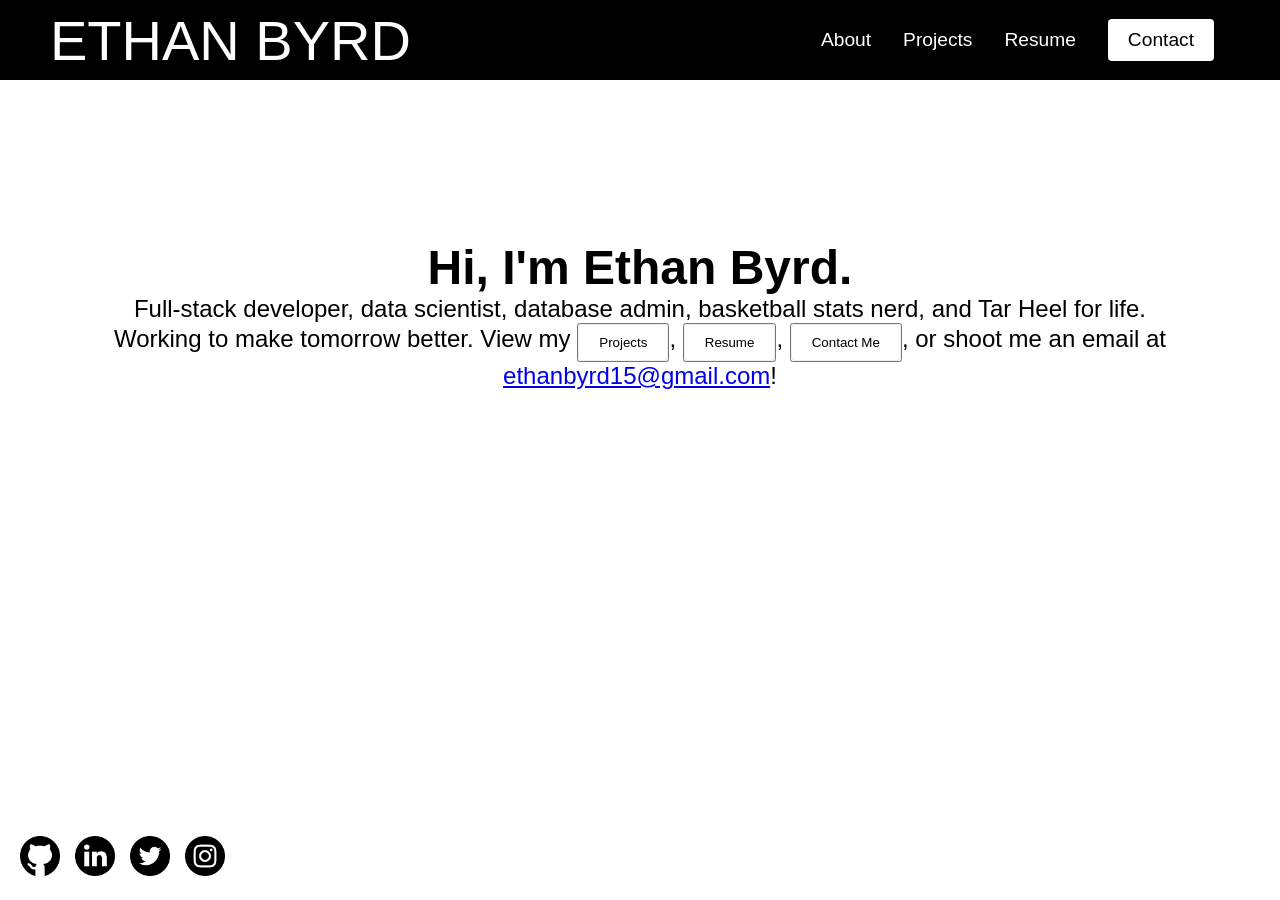
==== index.html @ 4924d9b0 "first commit" ====
<!DOCTYPE html>
<html lang="en">
<head>
    <meta charset="UTF-8">
    <meta name="viewport" content="width=device-width, initial-scale=1.0">
    <title>Ethan Byrd's Portfolio</title>
    <link rel="stylesheet" href="style.css">
    <link href="https://api.fontshare.com/v2/css?f[]=clash-display@200,300,400,500,600,700&display=swap" rel="stylesheet">
</head>
<body>
    <nav class="navbar">
        <div class="navbar__container">
            <a href="/" id="navbar__logo">ETHAN BYRD</a>
            <div class="navbar__toggle" id="mobile-menu">
                <span class="bar"></span>
                <span class="bar"></span>
                <span class="bar"></span>
            </div>
            <ul class="navbar__menu">
                <li class="navbar__item">
                    <a href="/about.html" class="navbar__links">
                        About
                    </a>
                </li>
                <li class="navbar__item">
                    <a href="/projects.html" class="navbar__links">
                        Projects
                    </a>
                </li>
                <li class="navbar__item">
                    <a href="/resume.html" class="navbar__links">
                        Resume
                    </a>
                </li>
                <li class="navbar__btn">
                    <a href="/contact.html" class="button">
                        Contact
                    </a>
                </li>
            </ul>
        </div>
    </nav>
    <div class="main">
        <div class="main__container">
            <div class="main__content">
                <h1>Hi, I'm Ethan Byrd.</h1>
                <p>Full-stack developer, data scientist, database admin, basketball stats nerd, and Tar Heel for life. </p>
                <p>Working to make tomorrow better. View my <button class="homepage__btn"><a href="/projects.html" class="button">Projects</a></button>, 
                    <button class="homepage__btn"><a href="/resume.html" class="button">Resume</a></button>, 
                    <button class="homepage__btn"><a href="/contact.html" class="button">Contact Me</a></button>,
                    or shoot me an email at <a href="mailto: ethanbyrd15@gmail.com">ethanbyrd15@gmail.com</a>!
                    </p>
            </div>
        </div>
        <div class="main">
    <div class="main__container">
        <div class="main__content">
            <!-- Your existing content -->
        </div>
    </div>
    <div class="social__container">
        <a href="https://github.com/ethanbyrd03" target="_blank" class="social__link">
            <img src="images/github.png" alt="GitHub" class="social__icon">
        </a>
        <a href="https://linkedin.com/in/ethan-byrd03" target="_blank" class="social__link">
            <img src="images/linkedin.png" alt="LinkedIn" class="social__icon">
        </a>
        <a href="https://twitter.com/ethanbyrd03" target="_blank" class="social__link">
            <img src="images/twitter.png" alt="Twitter" class="social__icon">
        </a>
        <a href="https://instagram.com/ethanabyrd" target="_blank" class="social__link">
            <img src="images/instagram.png" alt="Instagram" class="social__icon">
        </a>
    </div>
</div>
    </div>
    <script src="app.js"></script>
</body>
</html>
---- style.css ----
* {
    box-sizing: border-box;
    margin: 0;
    padding: 0;
    font-family: 'Clash Display', sans-serif;
}

.navbar {
    background: black;
    height: 80px;
    display: flex;
    justify-content: center;
    align-items: center;
    font-size: 1.2rem;
    position: static;
    top: 0;
    z-index: 999;
}

.navbar__container {
    display: flex;
    justify-content: space-between;
    height: 80px;
    z-index: 1;
    width: 100%;
    max-width: 1300px;
    margin: 0 auto;
    padding: 0 50px;
}

#navbar__logo {
    background-color: #fdfdfd;
    background-size: 100%;
    -webkit-background-clip: text;
    -moz-background-clip: text;
    -webkit-text-fill-color: transparent;
    -moz-text-fill-color: transparent;
    display: flex;
    align-items: Center;
    cursor: pointer;
    text-decoration: none;
    font-size: 3.5rem;
}

.fa-gem {
    margin-right: 0.5rem;
}

.navbar__menu {
    display: flex;
    align-items: center;
    list-style: none;
    text-align: center;
}

.navbar__item{
    height: 80px;
}

.navbar__links{
    color: #fff;
    display: flex;
    align-items: center;
    justify-content: center;
    text-decoration: none;
    padding: 0 1rem;
    height: 100%;
}

.navbar__btn{
    display: flex;
    justify-content: center;
    align-items: center;
    padding: 0 1rem;
    width: 100%;
}

.button {
    display: flex;
    justify-content: center;
    align-items: center;
    text-decoration: none;
    padding: 10px 20px;
    height: 100%;
    width: 100%;
    border: none;
    outline: none;
    border-radius: 4px;
    background: #fff;
    color: black;
}

.button:hover{
    background: #7BAFD4;
    transition: all 0.25s ease;
}

.navbar__links:hover{
    color: #7BAFD4;
    transition: all 0.25s ease;
}

@media screen and (max-width: 960px) {
    .navbar__container{
        display:flex;
        justify-content: space-between;
        height: 80px;
        z-index: 1;
        width: 100%;
        max-width: 1300px;
        padding: 0;
    }

    .navbar__menu{
        display: grid;
        grid-template-columns: auto;
        width: 100%;
        position: absolute;
        top: -1000px;
        opacity: 0;
        transition: all 0.5s ease;
        height: 50vh;
        z-index: -1;
        background: #93bddb;
    }

    .navbar__menu.active {
        background: black;
        top: 8%;
        opacity: 1;
        transition: all 0.5s ease;
        z-index: 99;
        height: 50vh;
        font-size: 1.6rem;
    }

    #navbar__logo {
        padding-left: 25px;
    }

    .navbar__toggle .bar{
        width: 25px;
        height: 3px;
        margin: 5px auto;
        transition: all 0.25s ease-in-out;
        background: white
    }

    .navbar__item {
        width: 100%;
    }

    .navbar__links {
        text-align: center;
        padding: 2rem;
        width: 100%;
        display: table;
    }

    #mobile-menu {
        position: absolute;
        top: 2.5%;
        right: 5%;
        transform: translate(5%, 20%);
    }

    .navbar__btn{
        padding-bottom: 2rem;
    }

    .button {
        display: flex;
        justify-content: center;
        align-items: center;
        width: 80%;
        height: 80px;
        margin: 0;
    }

    .navbar__toggle .bar {
        display: block;
        cursor: pointer;
    }

    #mobile-menu.is-active .bar:nth-child(2) {
        opacity: 0;
    }

    #mobile-menu.is-active .bar:nth-child(1) {
        transform: translateY(8px) rotate(45deg);
    }
    
    #mobile-menu.is-active .bar:nth-child(3) {
        transform: translateY(-8px) rotate(-45deg);
    }

}

.main__content{
    text-align: center;
    padding-top: 10rem;
}

.main__content h1{
    font-size: 3rem;
    background-size: 100%;
    -webkit-background-clip: text;
    -moz-background-clip: text;
    -webkit-text-fill-color: black;
    -moz-text-fill-color: black;
}

.main__content p{
    font-size: 1.5rem;
}

.homepage__button{
    font-size: 1rem;
    margin: 0 0.5rem;
    display: inline-block;
}

.social__container {
    position: fixed;
    bottom: 20px;
    left: 20px;
    display: flex;
    flex-direction: row; /* This makes them horizontal */
    gap: 15px; /* Space between icons */
    z-index: 100;
}

.social__icon {
    width: 40px;
    height: 40px;
    transition: transform 0.3s ease;
}

.social__icon:hover {
    transform: scale(1.2);
}

/* Responsive adjustments */
@media screen and (max-width: 768px) {
    .social__container {
        bottom: 10px;
        left: 10px;
    }
    
    .social__icon {
        width: 30px;
        height: 30px;
    }
}
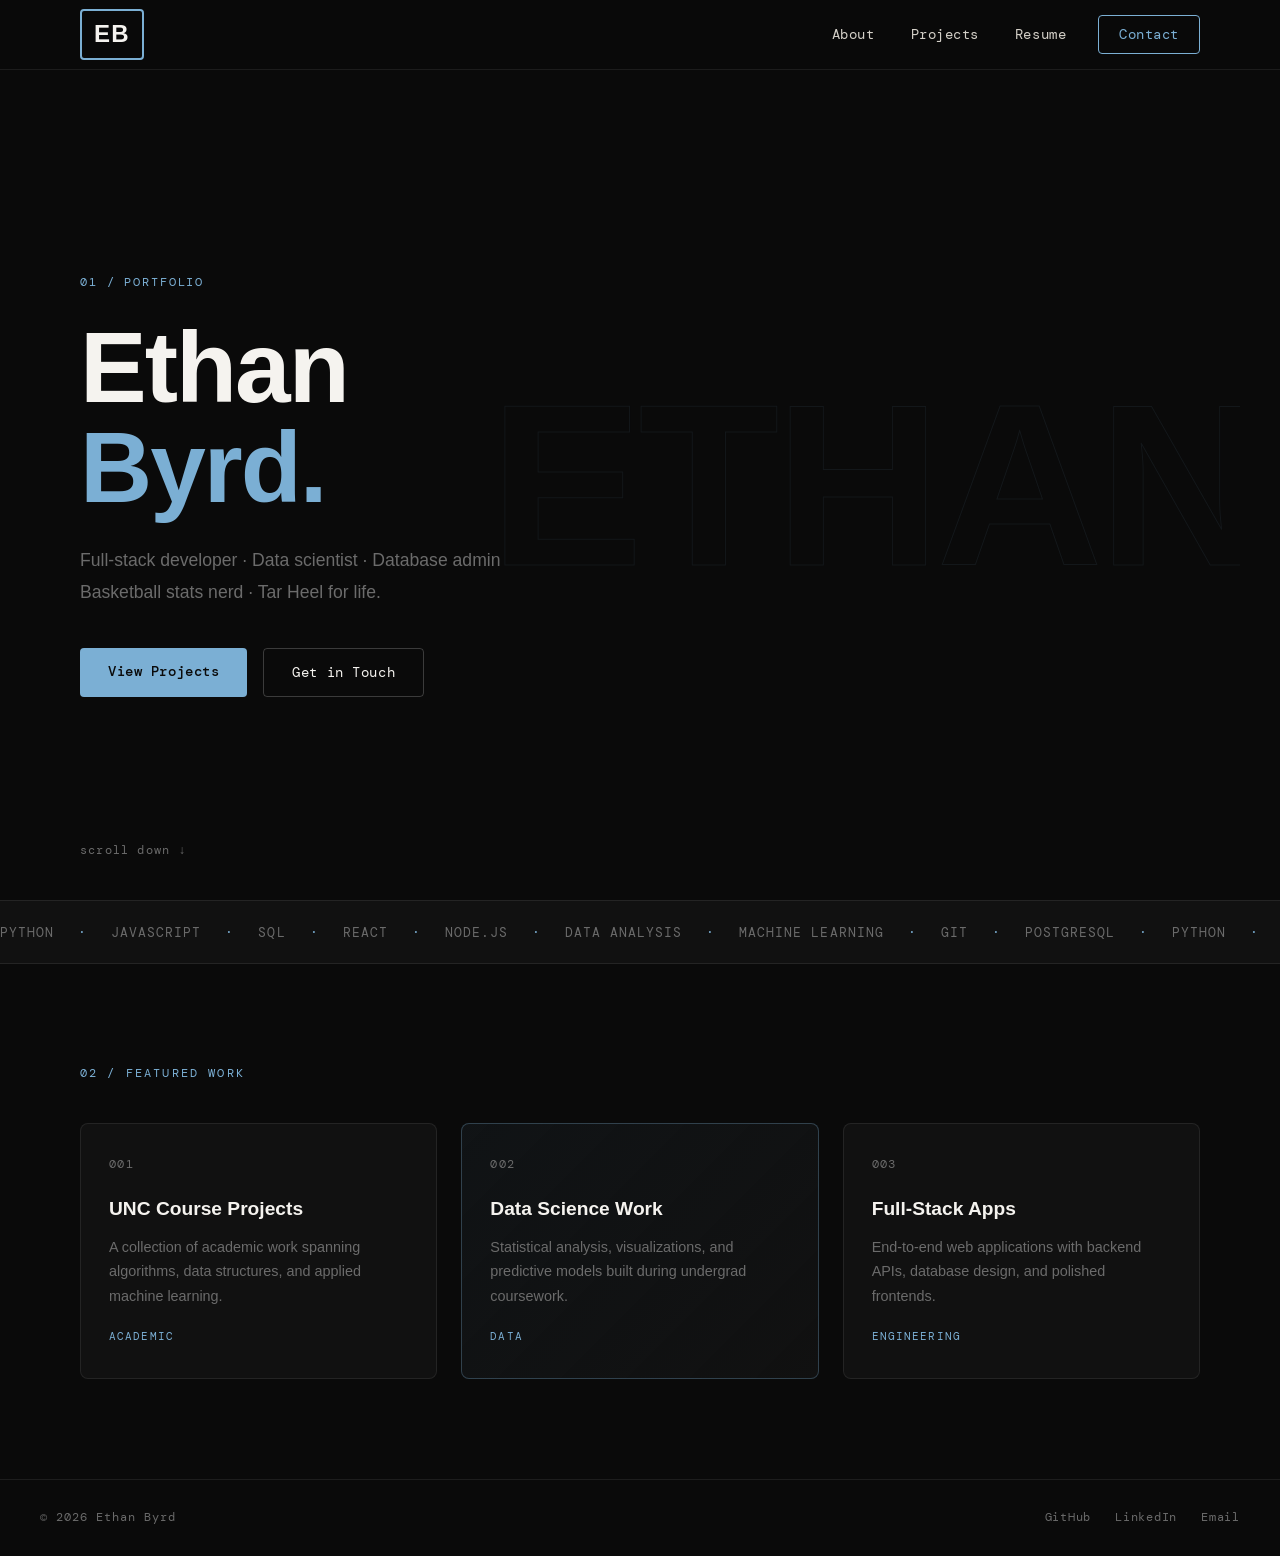
==== commit 0b80a4b1: "major changes, looking a lot more modernised, more filled out, WIP" ====
--- a/index.html
+++ b/index.html
@@ -3,77 +3,127 @@
 <head>
     <meta charset="UTF-8">
     <meta name="viewport" content="width=device-width, initial-scale=1.0">
-    <title>Ethan Byrd's Portfolio</title>
+    <title>Ethan Byrd | Portfolio</title>
     <link rel="stylesheet" href="style.css">
     <link href="https://api.fontshare.com/v2/css?f[]=clash-display@200,300,400,500,600,700&display=swap" rel="stylesheet">
+    <link href="https://fonts.googleapis.com/css2?family=DM+Mono:ital,wght@0,300;0,400;0,500;1,300&display=swap" rel="stylesheet">
 </head>
 <body>
     <nav class="navbar">
         <div class="navbar__container">
-            <a href="/" id="navbar__logo">ETHAN BYRD</a>
+            <a href="index.html" id="navbar__logo">EB</a>
             <div class="navbar__toggle" id="mobile-menu">
                 <span class="bar"></span>
                 <span class="bar"></span>
                 <span class="bar"></span>
             </div>
             <ul class="navbar__menu">
-                <li class="navbar__item">
-                    <a href="/about.html" class="navbar__links">
-                        About
-                    </a>
-                </li>
-                <li class="navbar__item">
-                    <a href="/projects.html" class="navbar__links">
-                        Projects
-                    </a>
-                </li>
-                <li class="navbar__item">
-                    <a href="/resume.html" class="navbar__links">
-                        Resume
-                    </a>
-                </li>
-                <li class="navbar__btn">
-                    <a href="/contact.html" class="button">
-                        Contact
-                    </a>
-                </li>
+                <li class="navbar__item"><a href="about.html" class="navbar__links">About</a></li>
+                <li class="navbar__item"><a href="projects.html" class="navbar__links">Projects</a></li>
+                <li class="navbar__item"><a href="resume.html" class="navbar__links">Resume</a></li>
+                <li class="navbar__btn"><a href="contact.html" class="button">Contact</a></li>
             </ul>
         </div>
     </nav>
-    <div class="main">
-        <div class="main__container">
-            <div class="main__content">
-                <h1>Hi, I'm Ethan Byrd.</h1>
-                <p>Full-stack developer, data scientist, database admin, basketball stats nerd, and Tar Heel for life. </p>
-                <p>Working to make tomorrow better. View my <button class="homepage__btn"><a href="/projects.html" class="button">Projects</a></button>, 
-                    <button class="homepage__btn"><a href="/resume.html" class="button">Resume</a></button>, 
-                    <button class="homepage__btn"><a href="/contact.html" class="button">Contact Me</a></button>,
-                    or shoot me an email at <a href="mailto: ethanbyrd15@gmail.com">ethanbyrd15@gmail.com</a>!
-                    </p>
+ 
+    <main class="hero">
+        <div class="hero__bg-text">ETHAN</div>
+        <div class="hero__container">
+            <div class="hero__tag"><span class="mono">01 /</span> PORTFOLIO</div>
+            <h1 class="hero__name">
+                <span class="line">Ethan</span>
+                <span class="line accent">Byrd.</span>
+            </h1>
+            <p class="hero__desc">Full-stack developer · Data scientist · Database admin<br>Basketball stats nerd · Tar Heel for life.</p>
+            <div class="hero__cta">
+                <a href="projects.html" class="cta-primary">View Projects</a>
+                <a href="contact.html" class="cta-secondary">Get in Touch</a>
             </div>
         </div>
-        <div class="main">
-    <div class="main__container">
-        <div class="main__content">
-            <!-- Your existing content -->
+        <div class="hero__scroll-hint mono">scroll down ↓</div>
+    </main>
+ 
+    <section class="skills-strip">
+        <div class="strip-inner">
+            <span>Python</span><span class="dot">·</span>
+            <span>JavaScript</span><span class="dot">·</span>
+            <span>SQL</span><span class="dot">·</span>
+            <span>React</span><span class="dot">·</span>
+            <span>Node.js</span><span class="dot">·</span>
+            <span>Data Analysis</span><span class="dot">·</span>
+            <span>Machine Learning</span><span class="dot">·</span>
+            <span>Git</span><span class="dot">·</span>
+            <span>PostgreSQL</span><span class="dot">·</span>
+            <span>Python</span><span class="dot">·</span>
+            <span>JavaScript</span><span class="dot">·</span>
+            <span>SQL</span><span class="dot">·</span>
+            <span>React</span><span class="dot">·</span>
+            <span>Python</span><span class="dot">·</span>
+            <span>JavaScript</span><span class="dot">·</span>
+            <span>SQL</span><span class="dot">·</span>
+            <span>React</span><span class="dot">·</span>
+            <span>Node.js</span><span class="dot">·</span>
+            <span>Data Analysis</span><span class="dot">·</span>
+            <span>Machine Learning</span><span class="dot">·</span>
+            <span>Git</span><span class="dot">·</span>
+            <span>PostgreSQL</span><span class="dot">·</span>
+            <span>Python</span><span class="dot">·</span>
+            <span>JavaScript</span><span class="dot">·</span>
+            <span>SQL</span><span class="dot">·</span>
+            <span>React</span><span class="dot">·</span>
+            <span>Python</span><span class="dot">·</span>
+            <span>JavaScript</span><span class="dot">·</span>
+            <span>SQL</span><span class="dot">·</span>
+            <span>React</span><span class="dot">·</span>
+            <span>Node.js</span><span class="dot">·</span>
+            <span>Data Analysis</span><span class="dot">·</span>
+            <span>Machine Learning</span><span class="dot">·</span>
+            <span>Git</span><span class="dot">·</span>
+            <span>PostgreSQL</span><span class="dot">·</span>
+            <span>Python</span><span class="dot">·</span>
+            <span>JavaScript</span><span class="dot">·</span>
+            <span>SQL</span><span class="dot">·</span>
+            <span>React</span><span class="dot">·</span>
         </div>
-    </div>
-    <div class="social__container">
-        <a href="https://github.com/ethanbyrd03" target="_blank" class="social__link">
-            <img src="images/github.png" alt="GitHub" class="social__icon">
-        </a>
-        <a href="https://linkedin.com/in/ethan-byrd03" target="_blank" class="social__link">
-            <img src="images/linkedin.png" alt="LinkedIn" class="social__icon">
-        </a>
-        <a href="https://twitter.com/ethanbyrd03" target="_blank" class="social__link">
-            <img src="images/twitter.png" alt="Twitter" class="social__icon">
-        </a>
-        <a href="https://instagram.com/ethanabyrd" target="_blank" class="social__link">
-            <img src="images/instagram.png" alt="Instagram" class="social__icon">
-        </a>
-    </div>
-</div>
-    </div>
+    </section>
+ 
+    <section class="featured">
+        <div class="featured__container">
+            <div class="section-label mono">02 / FEATURED WORK</div>
+            <div class="featured__grid">
+                <a href="projects.html" class="project-card">
+                    <div class="project-card__number mono">001</div>
+                    <h3>UNC Course Projects</h3>
+                    <p>A collection of academic work spanning algorithms, data structures, and applied machine learning.</p>
+                    <span class="project-card__tag">Academic</span>
+                </a>
+                <a href="projects.html" class="project-card project-card--accent">
+                    <div class="project-card__number mono">002</div>
+                    <h3>Data Science Work</h3>
+                    <p>Statistical analysis, visualizations, and predictive models built during undergrad coursework.</p>
+                    <span class="project-card__tag">Data</span>
+                </a>
+                <a href="projects.html" class="project-card">
+                    <div class="project-card__number mono">003</div>
+                    <h3>Full-Stack Apps</h3>
+                    <p>End-to-end web applications with backend APIs, database design, and polished frontends.</p>
+                    <span class="project-card__tag">Engineering</span>
+                </a>
+            </div>
+        </div>
+    </section>
+ 
+    <footer class="footer">
+        <div class="footer__container">
+            <div class="footer__left mono">© 2026 Ethan Byrd</div>
+            <div class="footer__socials">
+                <a href="https://github.com/ethanbyrd03" target="_blank">GitHub</a>
+                <a href="https://linkedin.com/in/ethan-byrd03" target="_blank">LinkedIn</a>
+                <a href="mailto:ethanbyrd15@gmail.com">Email</a>
+            </div>
+        </div>
+    </footer>
+ 
     <script src="app.js"></script>
 </body>
 </html>
--- a/style.css
+++ b/style.css
@@ -1,254 +1,906 @@
-* {
+/* =============================================
+   ETHAN BYRD PORTFOLIO — STYLE SHEET
+   Aesthetic: Editorial / refined dark + white
+   Fonts: Clash Display + DM Mono
+   ============================================= */
+
+:root {
+    --black: #0a0a0a;
+    --white: #f5f3ef;
+    --off-white: #edeae3;
+    --accent: #7BAFD4;      /* Carolina Blue */
+    --accent-dark: #4e87b0;
+    --gray: #6b6b6b;
+    --light-gray: #d4d0c8;
+    --border: rgba(255,255,255,0.08);
+    --card-bg: #111111;
+    --font-display: 'Clash Display', sans-serif;
+    --font-mono: 'DM Mono', monospace;
+}
+
+*, *::before, *::after {
     box-sizing: border-box;
     margin: 0;
     padding: 0;
-    font-family: 'Clash Display', sans-serif;
-}
-
+}
+
+html { scroll-behavior: smooth; }
+
+body {
+    background: var(--black);
+    color: var(--white);
+    font-family: var(--font-display);
+    line-height: 1.6;
+    overflow-x: hidden;
+}
+
+.mono { font-family: var(--font-mono); }
+.accent { color: var(--accent); }
+.accent-light { color: var(--accent); opacity: 0.7; }
+
+/* ===== NAVBAR ===== */
 .navbar {
-    background: black;
-    height: 80px;
+    background: rgba(10,10,10,0.92);
+    backdrop-filter: blur(12px);
+    -webkit-backdrop-filter: blur(12px);
+    height: 70px;
     display: flex;
     justify-content: center;
     align-items: center;
-    font-size: 1.2rem;
-    position: static;
+    position: sticky;
     top: 0;
     z-index: 999;
+    border-bottom: 1px solid var(--border);
 }
 
 .navbar__container {
     display: flex;
     justify-content: space-between;
-    height: 80px;
-    z-index: 1;
+    align-items: center;
+    height: 70px;
     width: 100%;
-    max-width: 1300px;
+    max-width: 1200px;
     margin: 0 auto;
-    padding: 0 50px;
+    padding: 0 40px;
 }
 
 #navbar__logo {
-    background-color: #fdfdfd;
-    background-size: 100%;
-    -webkit-background-clip: text;
-    -moz-background-clip: text;
-    -webkit-text-fill-color: transparent;
-    -moz-text-fill-color: transparent;
-    display: flex;
-    align-items: Center;
-    cursor: pointer;
+    font-family: var(--font-display);
+    font-weight: 700;
+    font-size: 1.5rem;
+    letter-spacing: 0.05em;
+    color: var(--white);
     text-decoration: none;
-    font-size: 3.5rem;
-}
-
-.fa-gem {
-    margin-right: 0.5rem;
+    border: 2px solid var(--accent);
+    padding: 4px 12px;
+    border-radius: 4px;
+    transition: background 0.2s ease, color 0.2s ease;
+}
+
+#navbar__logo:hover {
+    background: var(--accent);
+    color: var(--black);
 }
 
 .navbar__menu {
     display: flex;
     align-items: center;
     list-style: none;
-    text-align: center;
-}
-
-.navbar__item{
-    height: 80px;
-}
-
-.navbar__links{
-    color: #fff;
+    gap: 4px;
+}
+
+.navbar__item { height: 70px; display: flex; align-items: center; }
+
+.navbar__links {
+    font-family: var(--font-mono);
+    font-size: 0.85rem;
+    color: var(--light-gray);
+    text-decoration: none;
+    padding: 6px 16px;
+    border-radius: 4px;
+    transition: color 0.2s ease, background 0.2s ease;
+    letter-spacing: 0.04em;
+}
+
+.navbar__links:hover,
+.navbar__links.active-link {
+    color: var(--white);
+    background: rgba(123, 175, 212, 0.12);
+}
+
+.navbar__btn { display: flex; align-items: center; padding-left: 12px; }
+
+.button {
+    font-family: var(--font-mono);
+    font-size: 0.85rem;
     display: flex;
     align-items: center;
     justify-content: center;
     text-decoration: none;
-    padding: 0 1rem;
+    padding: 8px 20px;
+    border: 1.5px solid var(--accent);
+    border-radius: 4px;
+    background: transparent;
+    color: var(--accent);
+    cursor: pointer;
+    transition: all 0.2s ease;
+    letter-spacing: 0.04em;
+    white-space: nowrap;
+}
+
+.button:hover {
+    background: var(--accent);
+    color: var(--black);
+}
+
+/* mobile toggle */
+.navbar__toggle { display: none; cursor: pointer; }
+.navbar__toggle .bar {
+    display: block;
+    width: 24px;
+    height: 2px;
+    background: var(--white);
+    margin: 5px 0;
+    transition: all 0.25s ease;
+}
+
+/* ===== HERO ===== */
+.hero {
+    min-height: calc(100vh - 70px);
+    display: flex;
+    flex-direction: column;
+    justify-content: center;
+    align-items: flex-start;
+    position: relative;
+    padding: 0 40px;
+    max-width: 1200px;
+    margin: 0 auto;
+    overflow: hidden;
+}
+
+.hero__bg-text {
+    position: absolute;
+    right: -20px;
+    top: 50%;
+    transform: translateY(-50%);
+    font-size: clamp(120px, 18vw, 240px);
+    font-weight: 700;
+    color: transparent;
+    -webkit-text-stroke: 1px rgba(123,175,212,0.08);
+    pointer-events: none;
+    letter-spacing: -0.02em;
+    user-select: none;
+    line-height: 1;
+}
+
+.hero__container {
+    position: relative;
+    z-index: 1;
+    max-width: 760px;
+}
+
+.hero__tag {
+    font-family: var(--font-mono);
+    font-size: 0.78rem;
+    color: var(--accent);
+    letter-spacing: 0.15em;
+    margin-bottom: 24px;
+    text-transform: uppercase;
+}
+
+.hero__name {
+    font-size: clamp(52px, 8vw, 100px);
+    font-weight: 700;
+    line-height: 1.0;
+    letter-spacing: -0.02em;
+    margin-bottom: 28px;
+}
+
+.hero__name .line {
+    display: block;
+    animation: fadeUp 0.6s ease both;
+}
+.hero__name .line:nth-child(2) { animation-delay: 0.1s; }
+
+.hero__desc {
+    font-size: 1.1rem;
+    color: var(--gray);
+    margin-bottom: 40px;
+    line-height: 1.8;
+    animation: fadeUp 0.6s 0.2s ease both;
+}
+
+.hero__cta {
+    display: flex;
+    gap: 16px;
+    flex-wrap: wrap;
+    animation: fadeUp 0.6s 0.3s ease both;
+}
+
+.cta-primary {
+    font-family: var(--font-mono);
+    font-size: 0.88rem;
+    text-decoration: none;
+    padding: 12px 28px;
+    background: var(--accent);
+    color: var(--black);
+    border-radius: 4px;
+    font-weight: 500;
+    letter-spacing: 0.04em;
+    transition: background 0.2s ease, transform 0.15s ease;
+    display: inline-block;
+}
+.cta-primary:hover { background: #9bc5de; transform: translateY(-1px); }
+
+.cta-secondary {
+    font-family: var(--font-mono);
+    font-size: 0.88rem;
+    text-decoration: none;
+    padding: 12px 28px;
+    background: transparent;
+    color: var(--white);
+    border: 1.5px solid rgba(255,255,255,0.2);
+    border-radius: 4px;
+    letter-spacing: 0.04em;
+    transition: border-color 0.2s ease, color 0.2s ease, transform 0.15s ease;
+    display: inline-block;
+}
+.cta-secondary:hover { border-color: var(--accent); color: var(--accent); transform: translateY(-1px); }
+
+.hero__scroll-hint {
+    position: absolute;
+    bottom: 40px;
+    left: 40px;
+    font-size: 0.75rem;
+    color: var(--gray);
+    letter-spacing: 0.1em;
+    animation: fadeIn 1.2s 0.8s ease both;
+}
+
+/* ===== SKILLS STRIP ===== */
+.skills-strip {
+    background: var(--card-bg);
+    border-top: 1px solid var(--border);
+    border-bottom: 1px solid var(--border);
+    padding: 18px 0;
+    overflow: hidden;
+    white-space: nowrap;
+}
+
+.strip-inner {
+    display: inline-flex;
+    gap: 24px;
+    animation: marquee 22s linear infinite;
+    font-family: var(--font-mono);
+    font-size: 0.8rem;
+    color: var(--gray);
+    letter-spacing: 0.08em;
+    text-transform: uppercase;
+}
+
+.strip-inner .dot { color: var(--accent); }
+
+@keyframes marquee {
+    from { transform: translateX(0); }
+    to { transform: translateX(-50%); }
+}
+
+/* ===== FEATURED SECTION ===== */
+.featured {
+    padding: 100px 40px;
+    max-width: 1200px;
+    margin: 0 auto;
+}
+
+.section-label {
+    font-size: 0.75rem;
+    color: var(--accent);
+    letter-spacing: 0.18em;
+    text-transform: uppercase;
+    margin-bottom: 32px;
+}
+
+.featured__grid {
+    display: grid;
+    grid-template-columns: repeat(3, 1fr);
+    gap: 24px;
+    margin-top: 40px;
+}
+
+.project-card {
+    background: var(--card-bg);
+    border: 1px solid var(--border);
+    border-radius: 8px;
+    padding: 32px 28px;
+    text-decoration: none;
+    color: var(--white);
+    display: block;
+    transition: border-color 0.25s ease, transform 0.25s ease;
+    position: relative;
+    overflow: hidden;
+}
+
+.project-card::before {
+    content: '';
+    position: absolute;
+    inset: 0;
+    background: linear-gradient(135deg, rgba(123,175,212,0.04), transparent 60%);
+    opacity: 0;
+    transition: opacity 0.3s ease;
+}
+
+.project-card:hover { border-color: var(--accent); transform: translateY(-4px); }
+.project-card:hover::before { opacity: 1; }
+
+.project-card--accent {
+    border-color: rgba(123,175,212,0.3);
+    background: linear-gradient(135deg, rgba(123,175,212,0.06), var(--card-bg));
+}
+
+.project-card__number { font-size: 0.72rem; color: var(--gray); margin-bottom: 20px; letter-spacing: 0.12em; }
+
+.project-card h3 { font-size: 1.2rem; font-weight: 600; margin-bottom: 10px; }
+.project-card p { font-size: 0.9rem; color: var(--gray); line-height: 1.7; }
+.project-card__tag { font-family: var(--font-mono); font-size: 0.7rem; color: var(--accent); letter-spacing: 0.1em; text-transform: uppercase; margin-top: 20px; display: block; }
+
+/* ===== PAGE WRAPPER (inner pages) ===== */
+.page-wrapper {
+    max-width: 1200px;
+    margin: 0 auto;
+    padding: 80px 40px 120px;
+}
+
+.page-header { margin-bottom: 64px; }
+
+.page-title {
+    font-size: clamp(40px, 6vw, 72px);
+    font-weight: 700;
+    letter-spacing: -0.02em;
+    line-height: 1.05;
+    margin-top: 12px;
+    margin-bottom: 16px;
+}
+
+.page-subtitle {
+    font-size: 1rem;
+    color: var(--gray);
+    max-width: 600px;
+    line-height: 1.7;
+}
+
+/* ===== ABOUT PAGE ===== */
+.about-layout {
+    display: grid;
+    grid-template-columns: 320px 1fr;
+    gap: 80px;
+    align-items: start;
+}
+
+.about-img-wrap {
+    position: sticky;
+    top: 100px;
+}
+
+.about-photo {
+    width: 100%;
+    border-radius: 8px;
+    border: 1px solid var(--border);
+    aspect-ratio: 3/4;
+    object-fit: cover;
+    filter: grayscale(20%);
+    transition: filter 0.3s ease;
+}
+
+.about-photo:hover { filter: grayscale(0%); }
+
+.no-img {
+    width: 100%;
+    aspect-ratio: 3/4;
+    background: var(--card-bg);
+    border-radius: 8px;
+    border: 1px solid var(--border);
+    display: flex;
+    align-items: center;
+    justify-content: center;
+    color: var(--gray);
+    font-family: var(--font-mono);
+    font-size: 0.8rem;
+}
+
+.about-img-label {
+    font-size: 0.72rem;
+    color: var(--gray);
+    margin-top: 12px;
+    letter-spacing: 0.06em;
+}
+
+.about-intro {
+    font-size: 1.4rem;
+    font-weight: 500;
+    line-height: 1.5;
+    margin-bottom: 24px;
+    color: var(--white);
+}
+
+.about-body {
+    font-size: 1rem;
+    color: var(--light-gray);
+    line-height: 1.8;
+    margin-bottom: 20px;
+}
+
+.about-skills {
+    display: grid;
+    grid-template-columns: 1fr 1fr;
+    gap: 32px;
+    margin: 48px 0;
+    padding: 36px;
+    background: var(--card-bg);
+    border: 1px solid var(--border);
+    border-radius: 8px;
+}
+
+.skills-col h4 {
+    font-size: 0.72rem;
+    color: var(--accent);
+    letter-spacing: 0.14em;
+    text-transform: uppercase;
+    margin-bottom: 16px;
+}
+
+.skills-col ul { list-style: none; }
+.skills-col li {
+    font-size: 0.95rem;
+    color: var(--light-gray);
+    padding: 6px 0;
+    border-bottom: 1px solid var(--border);
+}
+.skills-col li:last-child { border-bottom: none; }
+
+.about-ctas { display: flex; gap: 16px; flex-wrap: wrap; }
+
+/* ===== PROJECTS PAGE ===== */
+.filter-bar {
+    display: flex;
+    gap: 10px;
+    margin-bottom: 48px;
+    flex-wrap: wrap;
+}
+
+.filter-btn {
+    font-family: var(--font-mono);
+    font-size: 0.78rem;
+    padding: 7px 18px;
+    border: 1.5px solid var(--border);
+    border-radius: 100px;
+    background: transparent;
+    color: var(--gray);
+    cursor: pointer;
+    letter-spacing: 0.06em;
+    transition: all 0.2s ease;
+}
+
+.filter-btn:hover { border-color: var(--accent); color: var(--accent); }
+.filter-btn.active { background: var(--accent); color: var(--black); border-color: var(--accent); font-weight: 500; }
+
+.projects-grid {
+    display: grid;
+    grid-template-columns: repeat(auto-fill, minmax(340px, 1fr));
+    gap: 24px;
+}
+
+.proj-card {
+    background: var(--card-bg);
+    border: 1px solid var(--border);
+    border-radius: 8px;
+    padding: 32px;
+    color: var(--white);
+    position: relative;
+    transition: border-color 0.25s ease, transform 0.25s ease;
+    animation: fadeUp 0.4s ease both;
+}
+
+.proj-card:hover { border-color: rgba(123,175,212,0.4); transform: translateY(-3px); }
+
+.proj-card--featured { border-color: rgba(123,175,212,0.25); }
+.proj-card--placeholder { opacity: 0.45; }
+.proj-card--placeholder:hover { transform: none; border-color: var(--border); }
+
+.proj-card__header {
+    display: flex;
+    justify-content: space-between;
+    align-items: center;
+    margin-bottom: 20px;
+}
+
+.proj-card__num { font-size: 0.72rem; color: var(--gray); letter-spacing: 0.12em; }
+
+.proj-icon-link {
+    color: var(--gray);
+    text-decoration: none;
+    transition: color 0.2s ease;
+    display: flex;
+    align-items: center;
+}
+.proj-icon-link:hover { color: var(--accent); }
+
+.proj-card h3 { font-size: 1.2rem; font-weight: 600; margin-bottom: 12px; }
+.proj-card p { font-size: 0.9rem; color: var(--gray); line-height: 1.7; }
+
+.proj-card__tags {
+    display: flex;
+    gap: 8px;
+    flex-wrap: wrap;
+    margin-top: 20px;
+}
+
+.proj-card__tags span {
+    font-family: var(--font-mono);
+    font-size: 0.7rem;
+    padding: 3px 10px;
+    border: 1px solid var(--border);
+    border-radius: 100px;
+    color: var(--light-gray);
+    letter-spacing: 0.06em;
+}
+
+.proj-category-badge {
+    position: absolute;
+    top: 20px;
+    right: 20px;
+    font-family: var(--font-mono);
+    font-size: 0.65rem;
+    color: var(--accent);
+    letter-spacing: 0.1em;
+    text-transform: uppercase;
+    opacity: 0.7;
+}
+
+.featured-badge {
+    font-family: var(--font-mono);
+    font-size: 0.65rem;
+    letter-spacing: 0.12em;
+    text-transform: uppercase;
+    color: var(--black);
+    background: var(--accent);
+    padding: 2px 8px;
+    border-radius: 3px;
+    display: inline-block;
+    margin-bottom: 12px;
+}
+
+/* ===== RESUME PAGE ===== */
+.resume-layout {
+    display: grid;
+    grid-template-columns: 1fr 300px;
+    gap: 64px;
+    align-items: start;
+}
+
+.resume-section { margin-bottom: 56px; }
+
+.resume-section-title {
+    font-size: 1.1rem;
+    font-weight: 600;
+    margin-bottom: 28px;
+    padding-bottom: 12px;
+    border-bottom: 1px solid var(--border);
+    letter-spacing: 0.02em;
+}
+
+.resume-item { margin-bottom: 32px; }
+
+.resume-item__header {
+    display: flex;
+    justify-content: space-between;
+    align-items: flex-start;
+    margin-bottom: 10px;
+    gap: 16px;
+}
+
+.resume-item h3 { font-size: 1.05rem; font-weight: 600; }
+
+.resume-item__sub {
+    font-size: 0.88rem;
+    color: var(--gray);
+    margin-top: 2px;
+}
+
+.resume-item__date {
+    font-size: 0.75rem;
+    color: var(--accent);
+    letter-spacing: 0.06em;
+    white-space: nowrap;
+    opacity: 0.85;
+}
+
+.resume-item__bullets {
+    list-style: none;
+    padding-left: 0;
+}
+
+.resume-item__bullets li {
+    font-size: 0.92rem;
+    color: var(--light-gray);
+    line-height: 1.7;
+    padding: 5px 0 5px 20px;
+    position: relative;
+}
+
+.resume-item__bullets li::before {
+    content: '→';
+    position: absolute;
+    left: 0;
+    color: var(--accent);
+    font-size: 0.8rem;
+}
+
+.resume-link {
+    color: var(--accent);
+    text-decoration: none;
+    font-family: var(--font-mono);
+    font-size: 0.85rem;
+}
+.resume-link:hover { text-decoration: underline; }
+
+/* sidebar */
+.resume-sidebar { position: sticky; top: 100px; }
+
+.sidebar-block {
+    background: var(--card-bg);
+    border: 1px solid var(--border);
+    border-radius: 8px;
+    padding: 24px;
+    margin-bottom: 20px;
+}
+
+.sidebar-block h4 {
+    font-size: 0.72rem;
+    color: var(--accent);
+    letter-spacing: 0.14em;
+    text-transform: uppercase;
+    margin-bottom: 18px;
+}
+
+.skill-bar { display: flex; align-items: center; gap: 12px; margin-bottom: 12px; }
+.skill-bar span { font-size: 0.82rem; color: var(--light-gray); width: 90px; flex-shrink: 0; }
+
+.bar-track {
+    flex: 1;
+    height: 4px;
+    background: rgba(255,255,255,0.06);
+    border-radius: 2px;
+    overflow: hidden;
+}
+
+.bar-fill {
     height: 100%;
-}
-
-.navbar__btn{
-    display: flex;
-    justify-content: center;
+    background: linear-gradient(90deg, var(--accent-dark), var(--accent));
+    border-radius: 2px;
+    animation: fillBar 1s ease both;
+}
+
+@keyframes fillBar {
+    from { width: 0 !important; }
+}
+
+.tag-cloud { display: flex; flex-wrap: wrap; gap: 8px; }
+.tag-cloud span {
+    font-family: var(--font-mono);
+    font-size: 0.72rem;
+    padding: 4px 10px;
+    border: 1px solid var(--border);
+    border-radius: 100px;
+    color: var(--light-gray);
+    letter-spacing: 0.06em;
+}
+
+.sidebar-text { font-size: 0.88rem; color: var(--gray); line-height: 1.7; }
+
+/* ===== CONTACT PAGE ===== */
+.contact-layout {
+    display: grid;
+    grid-template-columns: 280px 1fr;
+    gap: 80px;
+    align-items: start;
+}
+
+.contact-item { margin-bottom: 32px; }
+
+.contact-label {
+    display: block;
+    font-size: 0.7rem;
+    letter-spacing: 0.15em;
+    text-transform: uppercase;
+    color: var(--accent);
+    margin-bottom: 6px;
+    opacity: 0.8;
+}
+
+.contact-value {
+    font-size: 1rem;
+    color: var(--white);
+    text-decoration: none;
+    transition: color 0.2s ease;
+}
+
+.contact-value:hover { color: var(--accent); }
+
+.contact-availability {
+    display: flex;
     align-items: center;
-    padding: 0 1rem;
-    width: 100%;
-}
-
-.button {
-    display: flex;
-    justify-content: center;
+    gap: 10px;
+    margin-top: 48px;
+    padding: 14px 18px;
+    background: rgba(123,175,212,0.07);
+    border: 1px solid rgba(123,175,212,0.2);
+    border-radius: 6px;
+}
+
+.avail-dot {
+    width: 8px;
+    height: 8px;
+    border-radius: 50%;
+    background: #4ade80;
+    flex-shrink: 0;
+    animation: pulse 2s ease-in-out infinite;
+}
+
+@keyframes pulse {
+    0%, 100% { opacity: 1; transform: scale(1); }
+    50% { opacity: 0.5; transform: scale(0.85); }
+}
+
+.contact-availability .mono { font-size: 0.78rem; color: var(--light-gray); letter-spacing: 0.08em; }
+
+/* form */
+.contact-form { display: flex; flex-direction: column; gap: 22px; }
+
+.form-group { display: flex; flex-direction: column; gap: 8px; }
+
+.form-group label {
+    font-size: 0.72rem;
+    color: var(--accent);
+    letter-spacing: 0.12em;
+    text-transform: uppercase;
+    opacity: 0.85;
+}
+
+.form-group input,
+.form-group textarea {
+    font-family: var(--font-display);
+    font-size: 0.95rem;
+    background: var(--card-bg);
+    border: 1.5px solid var(--border);
+    border-radius: 6px;
+    color: var(--white);
+    padding: 12px 16px;
+    outline: none;
+    transition: border-color 0.2s ease;
+    resize: vertical;
+}
+
+.form-group input::placeholder,
+.form-group textarea::placeholder { color: var(--gray); }
+
+.form-group input:focus,
+.form-group textarea:focus { border-color: var(--accent); }
+
+.form-submit { border: none; cursor: pointer; width: fit-content; font-size: 0.9rem; }
+
+.form-note {
+    font-size: 0.8rem;
+    color: var(--accent);
+    letter-spacing: 0.06em;
+    min-height: 20px;
+}
+
+/* ===== FOOTER ===== */
+.footer {
+    border-top: 1px solid var(--border);
+    padding: 28px 40px;
+    margin-top: auto;
+}
+
+.footer__container {
+    max-width: 1200px;
+    margin: 0 auto;
+    display: flex;
+    justify-content: space-between;
     align-items: center;
+}
+
+.footer__left { font-size: 0.78rem; color: var(--gray); letter-spacing: 0.08em; }
+
+.footer__socials { display: flex; gap: 24px; }
+
+.footer__socials a {
+    font-family: var(--font-mono);
+    font-size: 0.78rem;
+    color: var(--gray);
     text-decoration: none;
-    padding: 10px 20px;
-    height: 100%;
-    width: 100%;
-    border: none;
-    outline: none;
-    border-radius: 4px;
-    background: #fff;
-    color: black;
-}
-
-.button:hover{
-    background: #7BAFD4;
-    transition: all 0.25s ease;
-}
-
-.navbar__links:hover{
-    color: #7BAFD4;
-    transition: all 0.25s ease;
-}
-
+    letter-spacing: 0.06em;
+    transition: color 0.2s ease;
+}
+.footer__socials a:hover { color: var(--accent); }
+
+/* ===== ANIMATIONS ===== */
+@keyframes fadeUp {
+    from { opacity: 0; transform: translateY(20px); }
+    to { opacity: 1; transform: translateY(0); }
+}
+
+@keyframes fadeIn {
+    from { opacity: 0; }
+    to { opacity: 1; }
+}
+
+/* ===== RESPONSIVE ===== */
 @media screen and (max-width: 960px) {
-    .navbar__container{
-        display:flex;
-        justify-content: space-between;
-        height: 80px;
-        z-index: 1;
-        width: 100%;
-        max-width: 1300px;
-        padding: 0;
+    .navbar__container { padding: 0 20px; }
+
+    .navbar__menu {
+        display: flex;
+        flex-direction: column;
+        position: fixed;
+        top: 70px;
+        left: 0;
+        right: 0;
+        background: var(--black);
+        border-bottom: 1px solid var(--border);
+        padding: 20px;
+        gap: 8px;
+        transform: translateY(-110%);
+        opacity: 0;
+        transition: transform 0.3s ease, opacity 0.3s ease;
+        z-index: 998;
     }
 
-    .navbar__menu{
-        display: grid;
-        grid-template-columns: auto;
-        width: 100%;
-        position: absolute;
-        top: -1000px;
-        opacity: 0;
-        transition: all 0.5s ease;
-        height: 50vh;
-        z-index: -1;
-        background: #93bddb;
+    .navbar__menu.active {
+        transform: translateY(0);
+        opacity: 1;
     }
 
-    .navbar__menu.active {
-        background: black;
-        top: 8%;
-        opacity: 1;
-        transition: all 0.5s ease;
-        z-index: 99;
-        height: 50vh;
-        font-size: 1.6rem;
+    .navbar__item { height: auto; }
+
+    .navbar__links {
+        display: block;
+        padding: 12px 16px;
+        text-align: center;
+        font-size: 1rem;
     }
 
-    #navbar__logo {
-        padding-left: 25px;
-    }
-
-    .navbar__toggle .bar{
-        width: 25px;
-        height: 3px;
-        margin: 5px auto;
-        transition: all 0.25s ease-in-out;
-        background: white
-    }
-
-    .navbar__item {
-        width: 100%;
-    }
-
-    .navbar__links {
-        text-align: center;
-        padding: 2rem;
-        width: 100%;
-        display: table;
-    }
-
-    #mobile-menu {
-        position: absolute;
-        top: 2.5%;
-        right: 5%;
-        transform: translate(5%, 20%);
-    }
-
-    .navbar__btn{
-        padding-bottom: 2rem;
-    }
-
-    .button {
-        display: flex;
-        justify-content: center;
-        align-items: center;
-        width: 80%;
-        height: 80px;
-        margin: 0;
-    }
-
-    .navbar__toggle .bar {
-        display: block;
-        cursor: pointer;
-    }
-
-    #mobile-menu.is-active .bar:nth-child(2) {
-        opacity: 0;
-    }
-
-    #mobile-menu.is-active .bar:nth-child(1) {
-        transform: translateY(8px) rotate(45deg);
-    }
-    
-    #mobile-menu.is-active .bar:nth-child(3) {
-        transform: translateY(-8px) rotate(-45deg);
-    }
-
-}
-
-.main__content{
-    text-align: center;
-    padding-top: 10rem;
-}
-
-.main__content h1{
-    font-size: 3rem;
-    background-size: 100%;
-    -webkit-background-clip: text;
-    -moz-background-clip: text;
-    -webkit-text-fill-color: black;
-    -moz-text-fill-color: black;
-}
-
-.main__content p{
-    font-size: 1.5rem;
-}
-
-.homepage__button{
-    font-size: 1rem;
-    margin: 0 0.5rem;
-    display: inline-block;
-}
-
-.social__container {
-    position: fixed;
-    bottom: 20px;
-    left: 20px;
-    display: flex;
-    flex-direction: row; /* This makes them horizontal */
-    gap: 15px; /* Space between icons */
-    z-index: 100;
-}
-
-.social__icon {
-    width: 40px;
-    height: 40px;
-    transition: transform 0.3s ease;
-}
-
-.social__icon:hover {
-    transform: scale(1.2);
-}
-
-/* Responsive adjustments */
-@media screen and (max-width: 768px) {
-    .social__container {
-        bottom: 10px;
-        left: 10px;
-    }
-    
-    .social__icon {
-        width: 30px;
-        height: 30px;
-    }
+    .navbar__btn { padding: 0; justify-content: center; }
+    .button { width: 100%; justify-content: center; padding: 12px 20px; font-size: 0.9rem; }
+
+    .navbar__toggle { display: block; position: absolute; right: 20px; }
+    #mobile-menu.is-active .bar:nth-child(2) { opacity: 0; }
+    #mobile-menu.is-active .bar:nth-child(1) { transform: translateY(7px) rotate(45deg); }
+    #mobile-menu.is-active .bar:nth-child(3) { transform: translateY(-7px) rotate(-45deg); }
+
+    .hero { padding: 40px 20px; }
+    .hero__bg-text { font-size: 90px; right: -10px; }
+    .featured { padding: 60px 20px; }
+    .featured__grid { grid-template-columns: 1fr; }
+
+    .page-wrapper { padding: 60px 20px 80px; }
+    .about-layout { grid-template-columns: 1fr; gap: 40px; }
+    .about-img-wrap { position: static; max-width: 260px; }
+    .about-skills { grid-template-columns: 1fr; }
+
+    .projects-grid { grid-template-columns: 1fr; }
+
+    .resume-layout { grid-template-columns: 1fr; }
+    .resume-sidebar { position: static; }
+
+    .contact-layout { grid-template-columns: 1fr; gap: 48px; }
+
+    .footer__container { flex-direction: column; gap: 16px; text-align: center; }
+}
+
+@media screen and (max-width: 480px) {
+    .hero__name { font-size: 48px; }
+    .page-title { font-size: 36px; }
+    .hero__cta { flex-direction: column; }
+    .cta-primary, .cta-secondary { width: 100%; text-align: center; }
 }
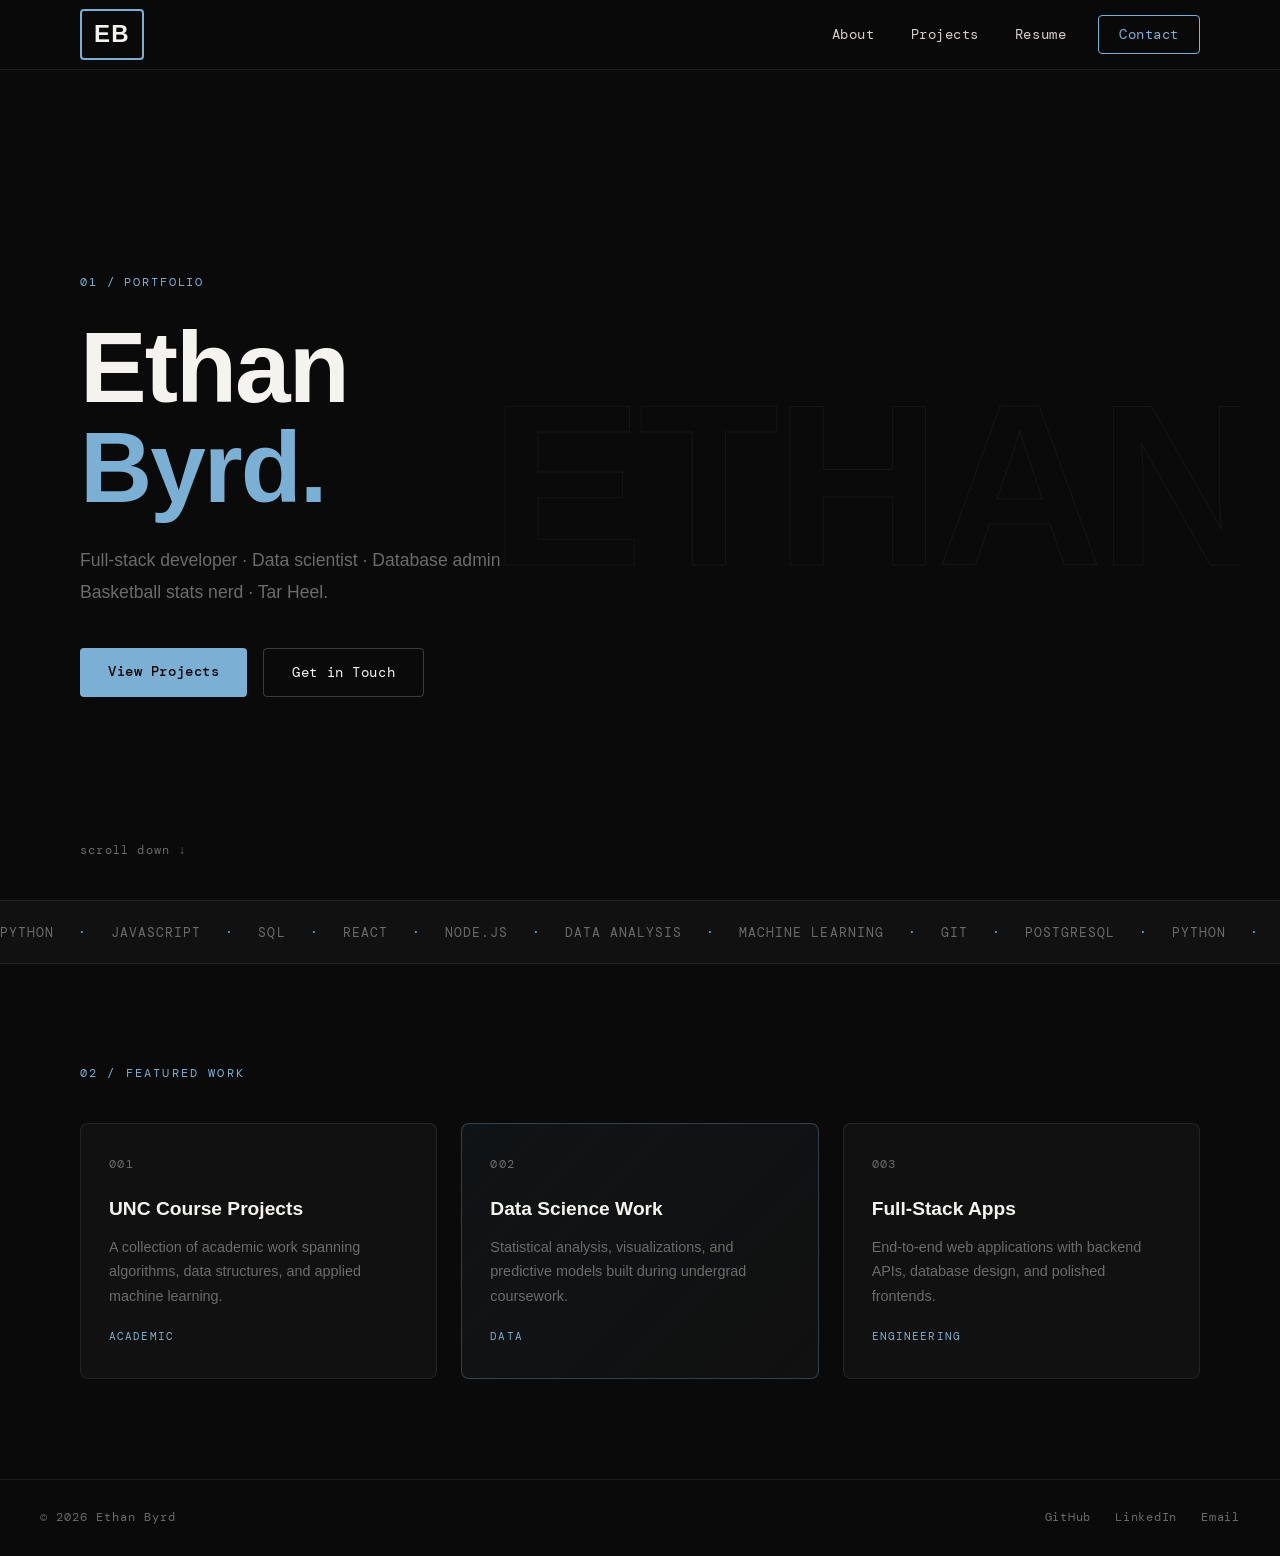
==== commit ba76b87f: "Final changes before deployment, filled out projects and rewrote about section." ====
--- a/index.html
+++ b/index.html
@@ -34,7 +34,7 @@
                 <span class="line">Ethan</span>
                 <span class="line accent">Byrd.</span>
             </h1>
-            <p class="hero__desc">Full-stack developer · Data scientist · Database admin<br>Basketball stats nerd · Tar Heel for life.</p>
+            <p class="hero__desc">Full-stack developer · Data scientist · Database admin<br>Basketball stats nerd · Tar Heel.</p>
             <div class="hero__cta">
                 <a href="projects.html" class="cta-primary">View Projects</a>
                 <a href="contact.html" class="cta-secondary">Get in Touch</a>
--- a/style.css
+++ b/style.css
@@ -1,9 +1,3 @@
-/* =============================================
-   ETHAN BYRD PORTFOLIO — STYLE SHEET
-   Aesthetic: Editorial / refined dark + white
-   Fonts: Clash Display + DM Mono
-   ============================================= */
-
 :root {
     --black: #0a0a0a;
     --white: #f5f3ef;
